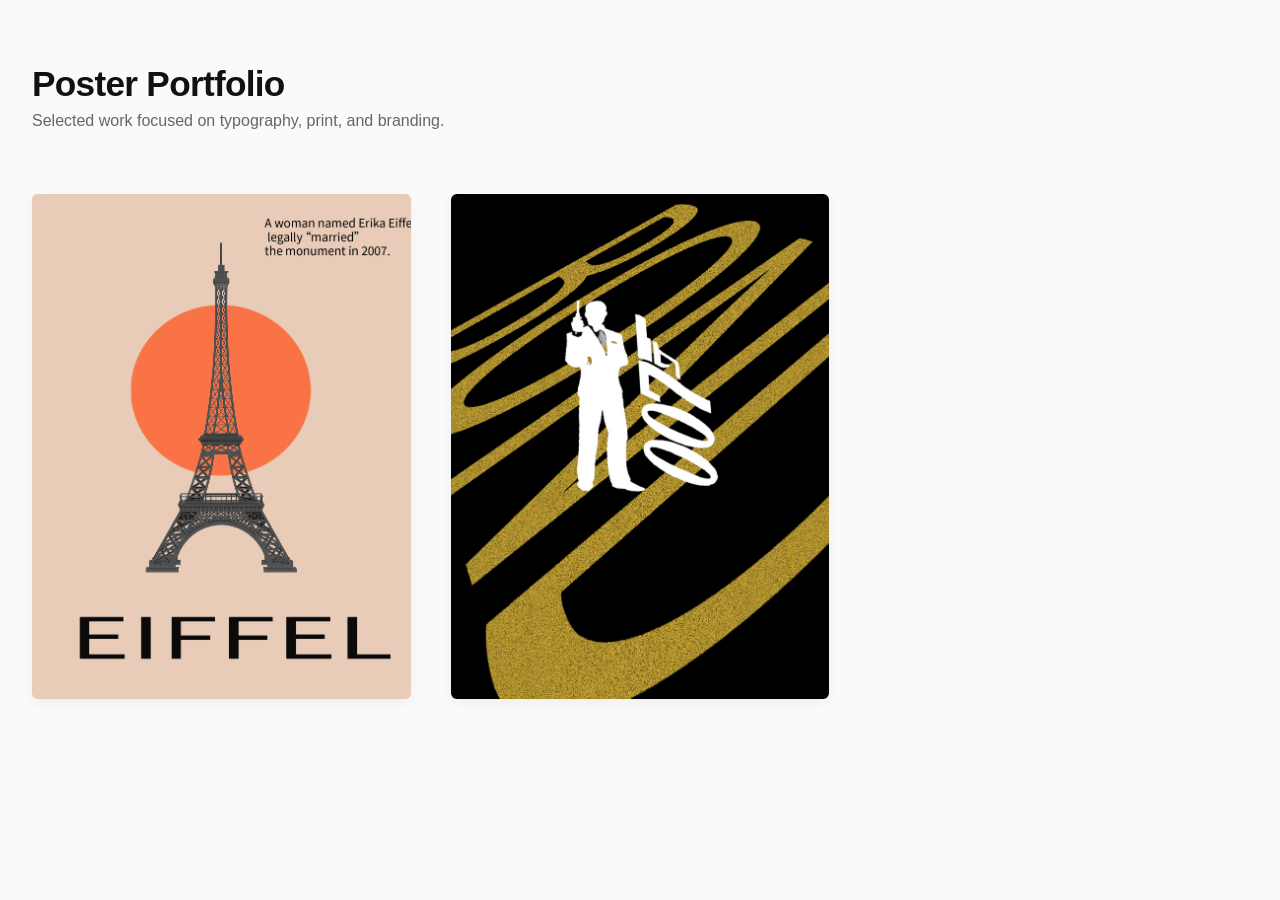
==== portfolio.html @ c57ed1cd "initial commit" ====
<!DOCTYPE html>
<html lang="en">
<head>
    <meta charset="UTF-8">
    <meta name="viewport" content="width=device-width, initial-scale=1.0">
    <title>Poster Portfolio</title>
    <style>
        /* 1. RESET & GENERAL STYLES */
        * {
            margin: 0;
            padding: 0;
            box-sizing: border-box;
        }

        body {
            font-family: -apple-system, BlinkMacSystemFont, "Segoe UI", Roboto, sans-serif;
            background-color: #fafafa;
            color: #111;
            padding: 4rem 2rem;
        }

        header {
            max-width: 1400px;
            margin: 0 auto 4rem auto;
        }

        header h1 {
            font-size: 2.2rem;
            font-weight: 700;
            letter-spacing: -0.02em;
            margin-bottom: 0.5rem;
        }

        header p {
            color: #666;
            font-size: 1rem;
        }

        /* 2. THE EQUAL PORTRAIT GRID */
        .portfolio-grid {
            display: grid;
            grid-template-columns: repeat(3, 1fr); /* 3 perfectly equal columns */
            gap: 2.5rem; /* Balanced spacing between posters */
            max-width: 1400px;
            margin: 0 auto;
        }

        /* 3. GRID ITEM CARD */
        .portfolio-item {
            position: relative;
            display: block;
            width: 100%;
            aspect-ratio: 3 / 4; /* Keeps every poster exactly 3:4 ratio */
            background-color: #eaeaea;
            overflow: hidden;
            border-radius: 6px;
            box-shadow: 0 4px 12px rgba(0, 0, 0, 0.05); 
            text-decoration: none;
        }

        /* The Poster Image */
        .portfolio-item img {
            width: 100%;
            height: 100%;
            object-fit: cover; /* Crops/fills perfectly without distortion */
            transition: transform 0.6s cubic-bezier(0.25, 1, 0.5, 1);
        }

        /* 4. HOVER OVERLAY EFFECT */
        .overlay {
            position: absolute;
            top: 0;
            left: 0;
            width: 100%;
            height: 100%;
            background: rgba(0, 0, 0, 0.7); /* Dark background veil on hover */
            display: flex;
            flex-direction: column;
            justify-content: flex-end; /* Text sits at the bottom */
            padding: 2rem;
            opacity: 0; /* Hidden by default */
            transition: opacity 0.4s ease;
        }

        /* Overlay Text Content */
        .overlay h2 {
            color: #fff;
            font-size: 1.25rem;
            font-weight: 600;
            margin-bottom: 0.25rem;
            transform: translateY(10px); /* Slight slide-up animation */
            transition: transform 0.4s ease;
        }

        .overlay p {
            color: #ccc;
            font-size: 0.95rem;
            transform: translateY(10px);
            transition: transform 0.4s ease;
        }

        /* HOVER TRIGGERS */
        .portfolio-item:hover img {
            transform: scale(1.05); /* Smooth image zoom */
        }

        .portfolio-item:hover .overlay {
            opacity: 1; /* Shows overlay */
        }

        .portfolio-item:hover .overlay h2,
        .portfolio-item:hover .overlay p {
            transform: translateY(0); /* Completes slide-up text */
        }

        /* 5. RESPONSIVE BREAKPOINTS (Mobile Optimization) */
        @media (max-width: 1024px) {
            .portfolio-grid {
                grid-template-columns: repeat(2, 1fr); /* 2 equal columns on tablets */
                gap: 2rem;
            }
        }

        @media (max-width: 650px) {
            body {
                padding: 2rem 1rem;
            }
            header {
                margin-bottom: 2.5rem;
            }
            .portfolio-grid {
                grid-template-columns: 1fr; /* 1 full column on mobile phones */
                gap: 1.5rem;
            }
            /* Persistent text layout on mobile touch screens instead of raw hover */
            .overlay {
                opacity: 1;
                background: linear-gradient(transparent 50%, rgba(0,0,0,0.8));
            }
            .overlay h2, .overlay p {
                transform: translateY(0);
            }
        }
    </style>
</head>
<body>

    <header>
        <h1>Poster Portfolio</h1>
        <p>Selected work focused on typography, print, and branding.</p>
    </header>

    <main class="portfolio-grid">
        
        <!-- POSTER ITEM 1 -->
        <a href="project-1.html" class="portfolio-item">
            <img src="images\eiffel_tower.png" alt="Description of Poster 1">
            <div class="overlay">
                <h2>Eiffel</h2>
                <p>First creation / 2026</p>
            </div>
        </a>

        <!-- POSTER ITEM 2 -->
        <a href="project-2.html" class="portfolio-item">
            <img src="images\james_bond.png" alt="Description of Poster 2">
            <div class="overlay">
                <h2>James Bond</h2>
                <p>Experimental Print / 2025</p>
            </div>
        </a>

    </main>

</body>
</html>
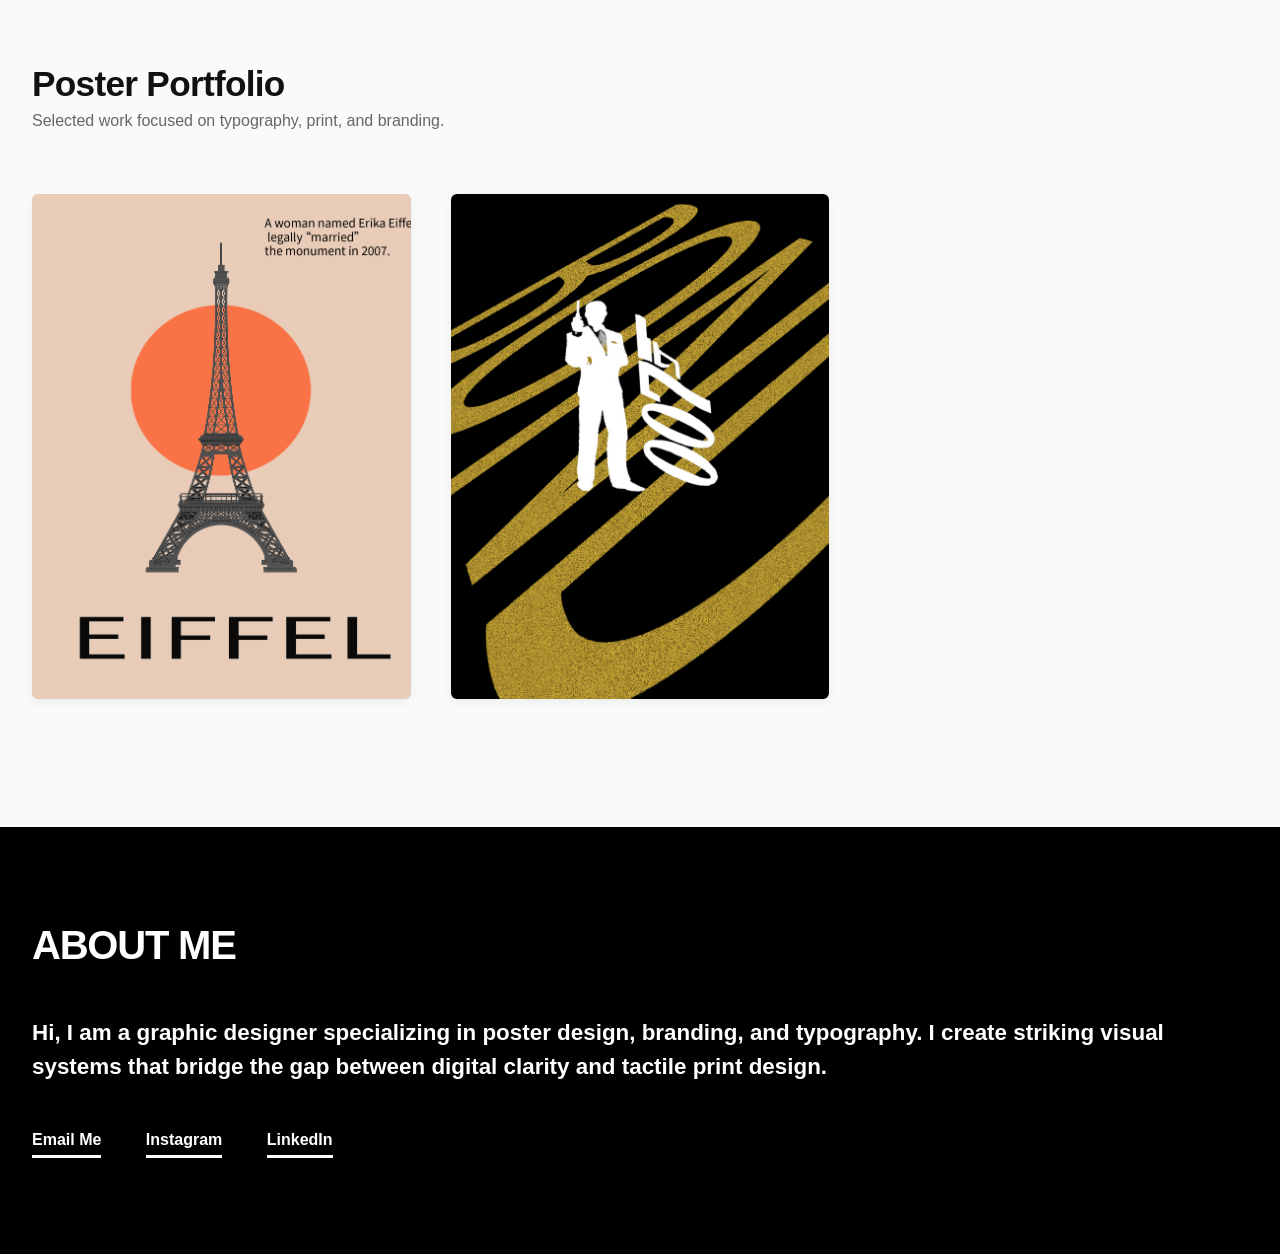
==== commit 0a0eff60: "added about section" ====
--- a/portfolio.html
+++ b/portfolio.html
@@ -4,147 +4,10 @@
     <meta charset="UTF-8">
     <meta name="viewport" content="width=device-width, initial-scale=1.0">
     <title>Poster Portfolio</title>
-    <style>
-        /* 1. RESET & GENERAL STYLES */
-        * {
-            margin: 0;
-            padding: 0;
-            box-sizing: border-box;
-        }
-
-        body {
-            font-family: -apple-system, BlinkMacSystemFont, "Segoe UI", Roboto, sans-serif;
-            background-color: #fafafa;
-            color: #111;
-            padding: 4rem 2rem;
-        }
-
-        header {
-            max-width: 1400px;
-            margin: 0 auto 4rem auto;
-        }
-
-        header h1 {
-            font-size: 2.2rem;
-            font-weight: 700;
-            letter-spacing: -0.02em;
-            margin-bottom: 0.5rem;
-        }
-
-        header p {
-            color: #666;
-            font-size: 1rem;
-        }
-
-        /* 2. THE EQUAL PORTRAIT GRID */
-        .portfolio-grid {
-            display: grid;
-            grid-template-columns: repeat(3, 1fr); /* 3 perfectly equal columns */
-            gap: 2.5rem; /* Balanced spacing between posters */
-            max-width: 1400px;
-            margin: 0 auto;
-        }
-
-        /* 3. GRID ITEM CARD */
-        .portfolio-item {
-            position: relative;
-            display: block;
-            width: 100%;
-            aspect-ratio: 3 / 4; /* Keeps every poster exactly 3:4 ratio */
-            background-color: #eaeaea;
-            overflow: hidden;
-            border-radius: 6px;
-            box-shadow: 0 4px 12px rgba(0, 0, 0, 0.05); 
-            text-decoration: none;
-        }
-
-        /* The Poster Image */
-        .portfolio-item img {
-            width: 100%;
-            height: 100%;
-            object-fit: cover; /* Crops/fills perfectly without distortion */
-            transition: transform 0.6s cubic-bezier(0.25, 1, 0.5, 1);
-        }
-
-        /* 4. HOVER OVERLAY EFFECT */
-        .overlay {
-            position: absolute;
-            top: 0;
-            left: 0;
-            width: 100%;
-            height: 100%;
-            background: rgba(0, 0, 0, 0.7); /* Dark background veil on hover */
-            display: flex;
-            flex-direction: column;
-            justify-content: flex-end; /* Text sits at the bottom */
-            padding: 2rem;
-            opacity: 0; /* Hidden by default */
-            transition: opacity 0.4s ease;
-        }
-
-        /* Overlay Text Content */
-        .overlay h2 {
-            color: #fff;
-            font-size: 1.25rem;
-            font-weight: 600;
-            margin-bottom: 0.25rem;
-            transform: translateY(10px); /* Slight slide-up animation */
-            transition: transform 0.4s ease;
-        }
-
-        .overlay p {
-            color: #ccc;
-            font-size: 0.95rem;
-            transform: translateY(10px);
-            transition: transform 0.4s ease;
-        }
-
-        /* HOVER TRIGGERS */
-        .portfolio-item:hover img {
-            transform: scale(1.05); /* Smooth image zoom */
-        }
-
-        .portfolio-item:hover .overlay {
-            opacity: 1; /* Shows overlay */
-        }
-
-        .portfolio-item:hover .overlay h2,
-        .portfolio-item:hover .overlay p {
-            transform: translateY(0); /* Completes slide-up text */
-        }
-
-        /* 5. RESPONSIVE BREAKPOINTS (Mobile Optimization) */
-        @media (max-width: 1024px) {
-            .portfolio-grid {
-                grid-template-columns: repeat(2, 1fr); /* 2 equal columns on tablets */
-                gap: 2rem;
-            }
-        }
-
-        @media (max-width: 650px) {
-            body {
-                padding: 2rem 1rem;
-            }
-            header {
-                margin-bottom: 2.5rem;
-            }
-            .portfolio-grid {
-                grid-template-columns: 1fr; /* 1 full column on mobile phones */
-                gap: 1.5rem;
-            }
-            /* Persistent text layout on mobile touch screens instead of raw hover */
-            .overlay {
-                opacity: 1;
-                background: linear-gradient(transparent 50%, rgba(0,0,0,0.8));
-            }
-            .overlay h2, .overlay p {
-                transform: translateY(0);
-            }
-        }
-    </style>
+    <link rel="stylesheet"  href="portfolio.css">
 </head>
 <body>
-
+    
     <header>
         <h1>Poster Portfolio</h1>
         <p>Selected work focused on typography, print, and branding.</p>
@@ -170,7 +33,26 @@
             </div>
         </a>
 
-    </main>
+        
+</main>
+        <!-- FULL WIDTH BLACK & WHITE FOOTER -->
+        <footer>
+            <div class="footer-container">
+                <div class="about-title">
+                    <h2>About Me</h2>
+                </div>
+                <div class="about-content">
+                    <p>Hi, I am a graphic designer specializing in poster design, branding, and typography. I create striking visual systems that bridge the gap between digital clarity and tactile print design.</p>
+                    <div class="contact-links">
+                        <a href="mailto:your.email@example.com">Email Me</a>
+                        <a href="https://instagram.com" target="_blank">Instagram</a>
+                        <a href="https://linkedin.com" target="_blank">LinkedIn</a>
+                    </div>
+                </div>
+            </div>
+        </footer>
+
+    
 
 </body>
 </html>
--- a/portfolio.css
+++ b/portfolio.css
@@ -0,0 +1,213 @@
+
+        /* 1. RESET & GENERAL STYLES */
+        * {
+            margin: 0;
+            padding: 0;
+            box-sizing: border-box;
+        }
+
+        body {
+            font-family: -apple-system, BlinkMacSystemFont, "Segoe UI", Roboto, sans-serif;
+            background-color: #fafafa;
+            color: #111;
+            padding: 4rem 0 0 0; /* No bottom padding so footer hits the floor */
+        }
+
+        header {
+            max-width: 1400px;
+            margin: 0 auto 4rem auto;
+            padding: 0 2rem;
+        }
+
+        header h1 {
+            font-size: 2.2rem;
+            font-weight: 700;
+            letter-spacing: -0.02em;
+            margin-bottom: 0.5rem;
+        }
+
+        header p {
+            color: #666;
+            font-size: 1rem;
+        }
+
+        /* 2. THE EQUAL PORTRAIT GRID */
+        .portfolio-grid {
+            display: grid;
+            grid-template-columns: repeat(3, 1fr);
+            gap: 2.5rem;
+            max-width: 1400px;
+            margin: 0 auto;
+            padding: 0 2rem;
+        }
+
+        /* 3. GRID ITEM CARD */
+        .portfolio-item {
+            position: relative;
+            display: block;
+            width: 100%;
+            aspect-ratio: 3 / 4;
+            background-color: #eaeaea;
+            overflow: hidden;
+            border-radius: 6px;
+            box-shadow: 0 4px 12px rgba(0, 0, 0, 0.05); 
+            text-decoration: none;
+        }
+
+        .portfolio-item img {
+            width: 100%;
+            height: 100%;
+            object-fit: cover;
+            transition: transform 0.6s cubic-bezier(0.25, 1, 0.5, 1);
+        }
+
+        /* 4. HOVER OVERLAY EFFECT */
+        .overlay {
+            position: absolute;
+            top: 0;
+            left: 0;
+            width: 100%;
+            height: 100%;
+            background: rgba(0, 0, 0, 0.7);
+            display: flex;
+            flex-direction: column;
+            justify-content: flex-end;
+            padding: 2rem;
+            opacity: 0;
+            transition: opacity 0.4s ease;
+        }
+
+        .overlay h2 {
+            color: #fff;
+            font-size: 1.25rem;
+            font-weight: 600;
+            margin-bottom: 0.25rem;
+            transform: translateY(10px);
+            transition: transform 0.4s ease;
+        }
+
+        .overlay p {
+            color: #ccc;
+            font-size: 0.95rem;
+            transform: translateY(10px);
+            transition: transform 0.4s ease;
+        }
+
+        .portfolio-item:hover img {
+            transform: scale(1.05);
+        }
+
+        .portfolio-item:hover .overlay {
+            opacity: 1;
+        }
+
+        .portfolio-item:hover .overlay h2,
+        .portfolio-item:hover .overlay p {
+            transform: translateY(0);
+        }
+
+        /* 5. TRUE FULL-WIDTH BLACK & WHITE FOOTER */
+        footer {
+            width: 100%;
+            background-color: #000000; /* Solid black edge-to-edge */
+            color: #ffffff;
+            margin-top: 8rem;
+            padding: 6rem 2rem; /* Generous breathing room inside the black block */
+            clear: both;
+        }
+
+        .footer-container {
+            width: 100%; /* Spans 100% of the screen width */
+            max-width: none; /* Removed the 1400px restriction */
+            display: flex;
+            flex-direction: column;
+            gap: 3rem;
+        }
+
+        /* FIXED POSITION STYLING FOR THE TITLE CONTAINER */
+        .about-title {
+            position: -webkit-sticky; /* Support Safari engines */
+            position: sticky;         /* Locks element on container scroll */
+            top: 2rem;                /* Safe buffer space from top zone layout */
+        }
+
+        .about-title h2 {
+            font-size: 2.5rem;
+            font-weight: 900;
+            letter-spacing: -0.03em;
+            text-transform: uppercase;
+        }
+
+        .about-content p {
+            font-size: 1.4rem;
+            line-height: 1.5;
+            font-weight: 700;
+            color: #ffffff;
+            margin-bottom: 3rem;
+        }
+
+        .about-content .contact-links a {
+            color: #ffffff;
+            font-weight: 800;
+            text-decoration: none;
+            margin-right: 2.5rem;
+            border-bottom: 3px solid #ffffff; /* Chunky bold underline */
+            padding-bottom: 6px;
+            transition: opacity 0.2s ease;
+            display: inline-block;
+        }
+
+        .about-content .contact-links a:hover {
+            opacity: 0.6;
+        }
+
+        /* 6. RESPONSIVE BREAKPOINTS */
+        @media (max-width: 1024px) {
+            .portfolio-grid {
+                grid-template-columns: repeat(2, 1fr);
+                gap: 2rem;
+            }
+        }
+
+        @media (max-width: 768px) {
+            .footer-container {
+                grid-template-columns: 1fr; /* Stacks vertically on smaller screens */
+                gap: 2rem;
+            }
+            .about-title {
+                position: static; /* Removes sticky locking on phone views where items collapse vertically */
+            }
+            footer {
+                margin-top: 5rem;
+                padding: 4rem 1.5rem;
+            }
+            .about-title h2 {
+                font-size: 2rem;
+            }
+            .about-content p {
+                font-size: 1.2rem;
+            }
+        }
+
+        @media (max-width: 650px) {
+            body {
+                padding-top: 2rem;
+            }
+            header {
+                margin-bottom: 2.5rem;
+                padding: 0 1rem;
+            }
+            .portfolio-grid {
+                grid-template-columns: 1fr;
+                gap: 1.5rem;
+                padding: 0 1rem;
+            }
+            .overlay {
+                opacity: 1;
+                background: linear-gradient(transparent 50%, rgba(0,0,0,0.8));
+            }
+            .overlay h2, .overlay p {
+                transform: translateY(0);
+            }
+        }
+    
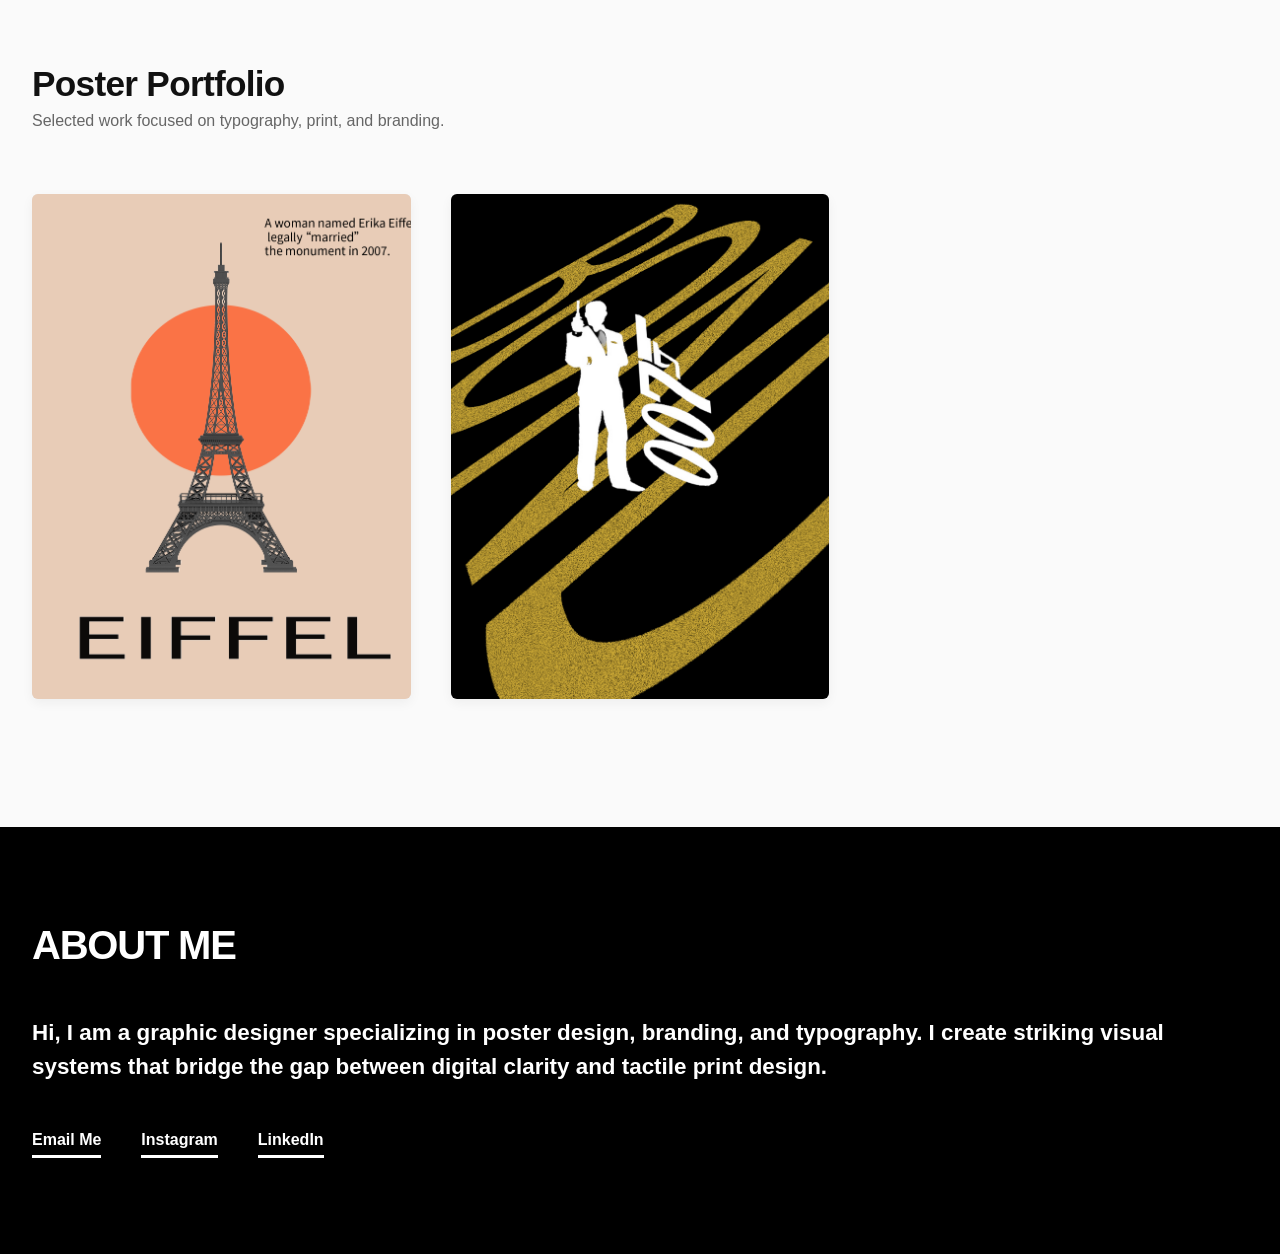
==== commit 650429dd: "perfected footer" ====
--- a/portfolio.html
+++ b/portfolio.html
@@ -33,7 +33,7 @@
             </div>
         </a>
 
-        
+
 </main>
         <!-- FULL WIDTH BLACK & WHITE FOOTER -->
         <footer>
@@ -44,9 +44,9 @@
                 <div class="about-content">
                     <p>Hi, I am a graphic designer specializing in poster design, branding, and typography. I create striking visual systems that bridge the gap between digital clarity and tactile print design.</p>
                     <div class="contact-links">
-                        <a href="mailto:your.email@example.com">Email Me</a>
+                        <a href="mailto:amritanshupandey@gmail.com">Email Me</a>
                         <a href="https://instagram.com" target="_blank">Instagram</a>
-                        <a href="https://linkedin.com" target="_blank">LinkedIn</a>
+                        <a href="https://www.linkedin.com/in/amritanshu-pandey-161a892b3" target="_blank">LinkedIn</a>
                     </div>
                 </div>
             </div>
--- a/portfolio.css
+++ b/portfolio.css
@@ -144,6 +144,14 @@
             font-weight: 700;
             color: #ffffff;
             margin-bottom: 3rem;
+        }
+
+        .contact-links {
+            display: flex; /* Lines elements side by side */
+            flex-direction: row; 
+            flex-wrap: nowrap; /* Strictly bars wrapping to lines beneath */
+            overflow-x: auto; /* Adds safe swiping on extreme mini screens instead of breaking layout */
+            white-space: nowrap; /* Prevents raw textual contents from shifting down */
         }
 
         .about-content .contact-links a {
